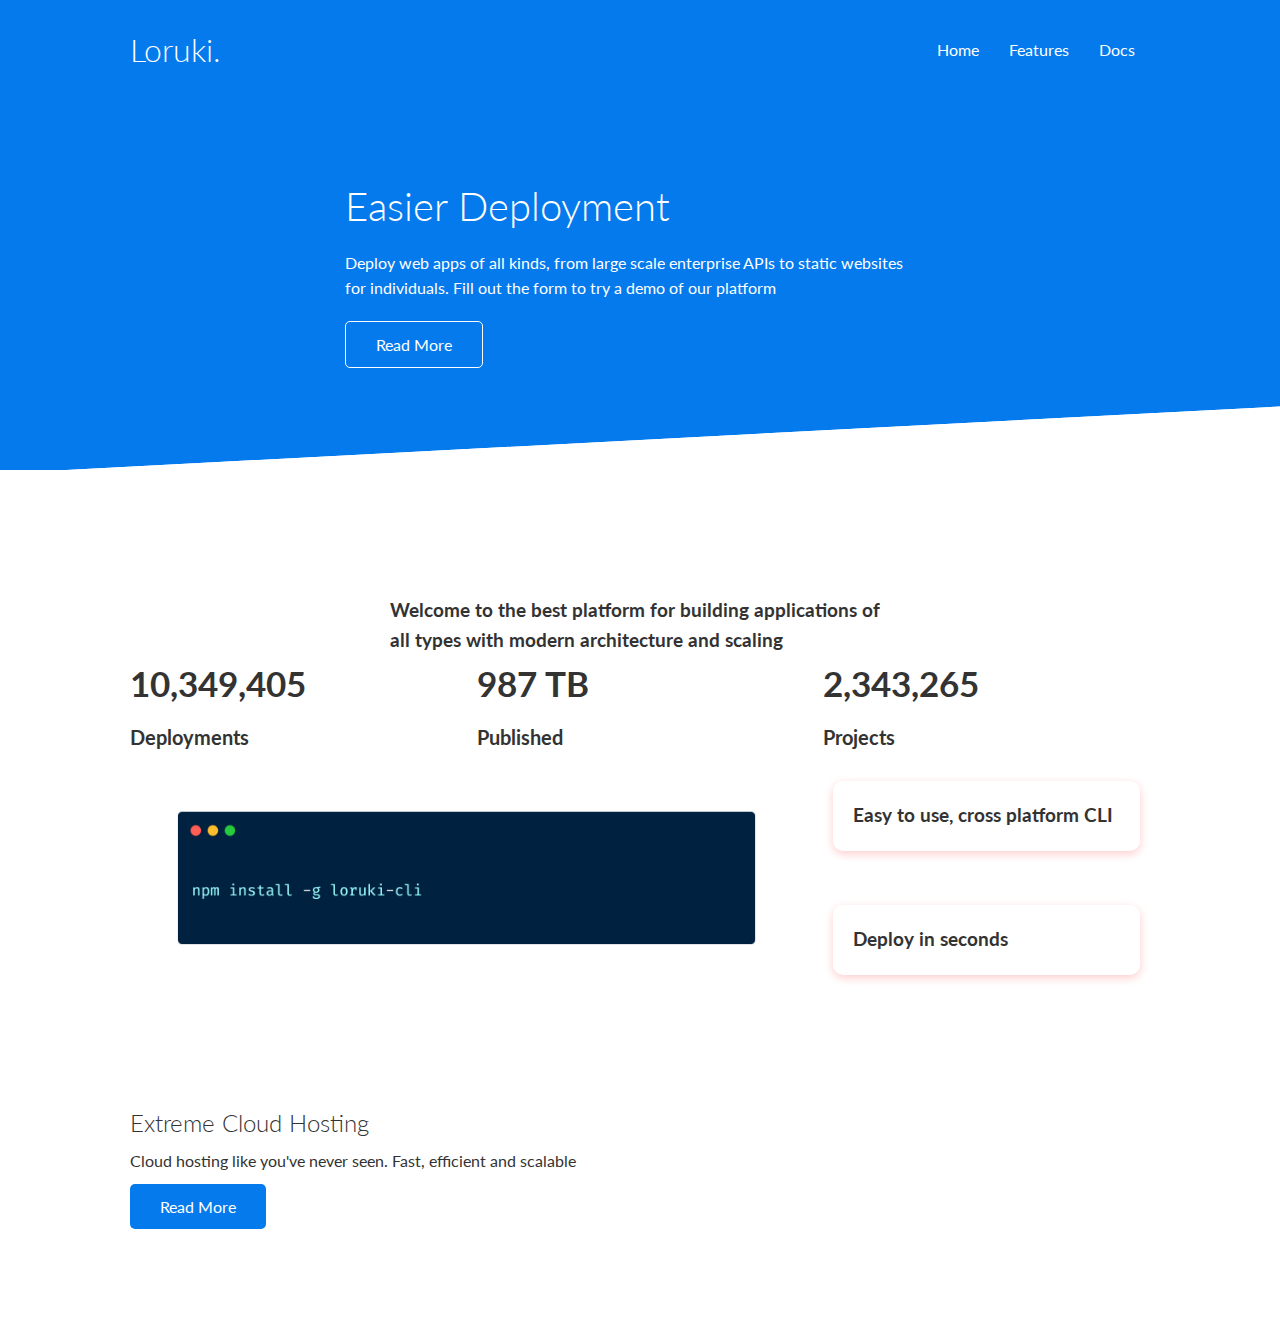
==== index.html @ feb1e0ba "Initial commit" ====
<!DOCTYPE html>
<html lang="en">
<head>
    <meta charset="UTF-8">
    <meta name="viewport" content="width=device-width, initial-scale=1.0">
    <link rel="stylesheet" href="https://cdnjs.cloudflare.com/ajax/libs/font-awesome/5.15.1/css/all.min.css" integrity="sha512-+4zCK9k+qNFUR5X+cKL9EIR+ZOhtIloNl9GIKS57V1MyNsYpYcUrUeQc9vNfzsWfV28IaLL3i96P9sdNyeRssA==" crossorigin="anonymous" />
    <link rel="stylesheet" href="css/utilities.css">
    <link rel="stylesheet" href="css/style.css">
    <title>Loruki | Cloud Hosting For Everyone</title>
</head>
<body>
    <!-- Navbar -->
    <div class="navbar">
        <div class="container flex">
            <h1 class="logo">Loruki.</h1>
            <nav>
                <ul>
                    <li><a href="index.html">Home</a></li>
                    <li><a href="features.html">Features</a></li>
                    <li><a href="docs.html">Docs</a></li>
                </ul>
            </nav>
        </div>
    </div>
    
    <!-- Showcase -->
    <section class="showcase">
        <div class="container grid">
            <div class="showcase-text">
                <h1>Easier Deployment</h1>
                <p>Deploy web apps of all kinds, from large scale enterprise APIs to static websites for individuals. Fill out the form to try a demo of our platform</p>
                <a href="features.html" class="btn btn-outline">Read More</a>
            </div>
    </section> <


    <!-- Stats -->
    <section class="stats">
        <div class="container">
            <h3 class="stats-heading text-center my-1">
                Welcome to the best platform for building applications of all types with modern architecture and scaling
            </h3>

            <div class="grid grid-3 text-center my-4">
                <div>
                    <i class="fas fa-server fa-3x"></i>
                    <h3>10,349,405</h3>
                    <p class="text-secondary">Deployments</p>
                </div>
                <div>
                    <i class="fas fa-upload fa-3x"></i>
                    <h3>987 TB</h3>
                    <p class="text-secondary">Published</p>
                </div>
                <div>
                    <i class="fas fa-project-diagram fa-3x"></i>
                    <h3>2,343,265</h3>
                    <p class="text-secondary">Projects</p>
                </div>
            </div>
        </div>
    </section>

    <!-- Cli -->
    <section class="cli">
        <div class="container grid">
            <img src="images/cli.png" alt="">
            <div class="card">
                <h3>Easy to use, cross platform CLI</h3>
            </div>
            <div class="card">
                <h3>Deploy in seconds</h3>
            </div>
        </div>
    </section>

    <!-- Cloud -->
    <section class="cloud bg-primary my-2 py-2">
        <div class="container grid">
            <div class="text-center">
                <h2 class="lg">Extreme Cloud Hosting</h2>
                <p class="lead my-1">Cloud hosting like you've never seen. Fast, efficient and scalable</p>
                <a href="features.html" class="btn btn-dark">Read More</a>
            </div>
            <img src="images/cloud.png" alt="">
        </div>
    </section>
</body>

</html>
---- css/style.css ----
@import url('https://fonts.googleapis.com/css2?family=Lato:wght@300&display=swap');

:root {
  --primary-color: #047aed;
}

* {
  box-sizing: border-box;
  padding: 0;
  margin: 0;
}

body {
  font-family: 'Lato', sans-serif;
  color: #333;
  line-height: 1.6;
}

ul {
    list-style-type: none;

}

a {
    text-decoration: none;
    color: #333;
}

h1,
h2 {
    font-weight: 300;
    line-height: 1.2;
    margin: 10px 0;

}


p {
    margin: 10px 0;
}

img {
    width: 100%;
}

/* Nabar */
.navbar {
    background-color: var(--primary-color);
    color: #fff;
    height: 70px;

}

.navbar ul {
    display: flex;
}

.navbar a {
    color: #fff;
    padding: 10px;
    margin: 0 5px;
}

.navbar a:hover {
    border-bottom: 2px #fff solid;
}

.navbar .flex {
    justify-content: space-between;
}

/* Showcase */
.showcase {
  height: 400px;
  background-color: var(--primary-color);
  color: #fff;
  position: relative;
}

.showcase h1 {
  font-size: 40px;
}

.showcase p {
  margin: 20px 0;
}

.showcase .grid {
  overflow: visible;
  grid-template-columns: 55% auto;
  gap: 30px;
}

.showcase-form {
  position: relative;
  top: 60px;
  height: 350px;
  width: 400px;
  padding: 40px;
  z-index: 100;
  justify-self: flex-end;
}

.showcase-form .form-control {
  margin: 30px 0;
}

.showcase-form input[type='text'],
.showcase-form input[type='email'] {
  border: 0;
  border-bottom: 1px solid #b4becb;
  width: 100%;
  padding: 3px;
  font-size: 16px;
}

.showcase-form input:focus {
  outline: none;
}

.showcase::before,
.showcase::after {
  content: '';
  position: absolute;
  height: 100px;
  bottom: -70px;
  right: 0;
  left: 0;
  background: #fff;
  transform: skewY(-3deg);
  -webkit-transform: skewY(-3deg);
  -moz-transform: skewY(-3deg);
  -ms-transform: skewY(-3deg);
}

/* Stats */
.stats {
  padding-top: 100px;
}

.stats-heading {
  width: 500px;
  margin: auto;
}

.stats .grid h3 {
  font-size: 35px
}

.stats .grid p {
  font-size: 20px;
  font-weight: bold;
}

/* Utilties */
.container {
    max-width: 1100px;
    margin: 0 auto;
    overflow: auto;
    padding: 0 40px;
}

.card {
  background-color: #fff;
  color: #333;
  border-radius: 10px;
  box-shadow: 0 3px 10px rgba(255, 0, 0, 0.2);
  padding: 20px;
  margin: 10px;
}

.btn {
  display: inline-block;
  padding: 10px 30px;
  cursor: pointer;
  background: var(--primary-color);
  color: #fff;
  border: none;
  border-radius: 5px;
}

.btn-outline {
  background-color: transparent;
  border: 1px #fff solid;
}

.btn:hover {
  transform: scale(0.98)
}

.flex {
    display: flex;
    justify-content: center;
    align-items: center;
    height: 100px;
}

.grid {
  display: grid;
  grid-template-columns: repeat(2, 1fr);
  gap: 20px;
  justify-content: center;
  align-items: center;
  height: 100%;
}

.grid-3{
    grid-template-columns: repeat(3, 1fr);
}

/* Cli */
.cli .grid {
  grid-template-columns: repeat(3, 1fr);
  grid-template-rows: repeat (2, 1fr);
}

.cli .grid >  *:first-child {
  grid-column: 1 / span 2;
  grid-row: 1 / span 2;
}

/* Cloud */
.cloud .grid {
  grid-template-columns: 4fr, 3fr;
}
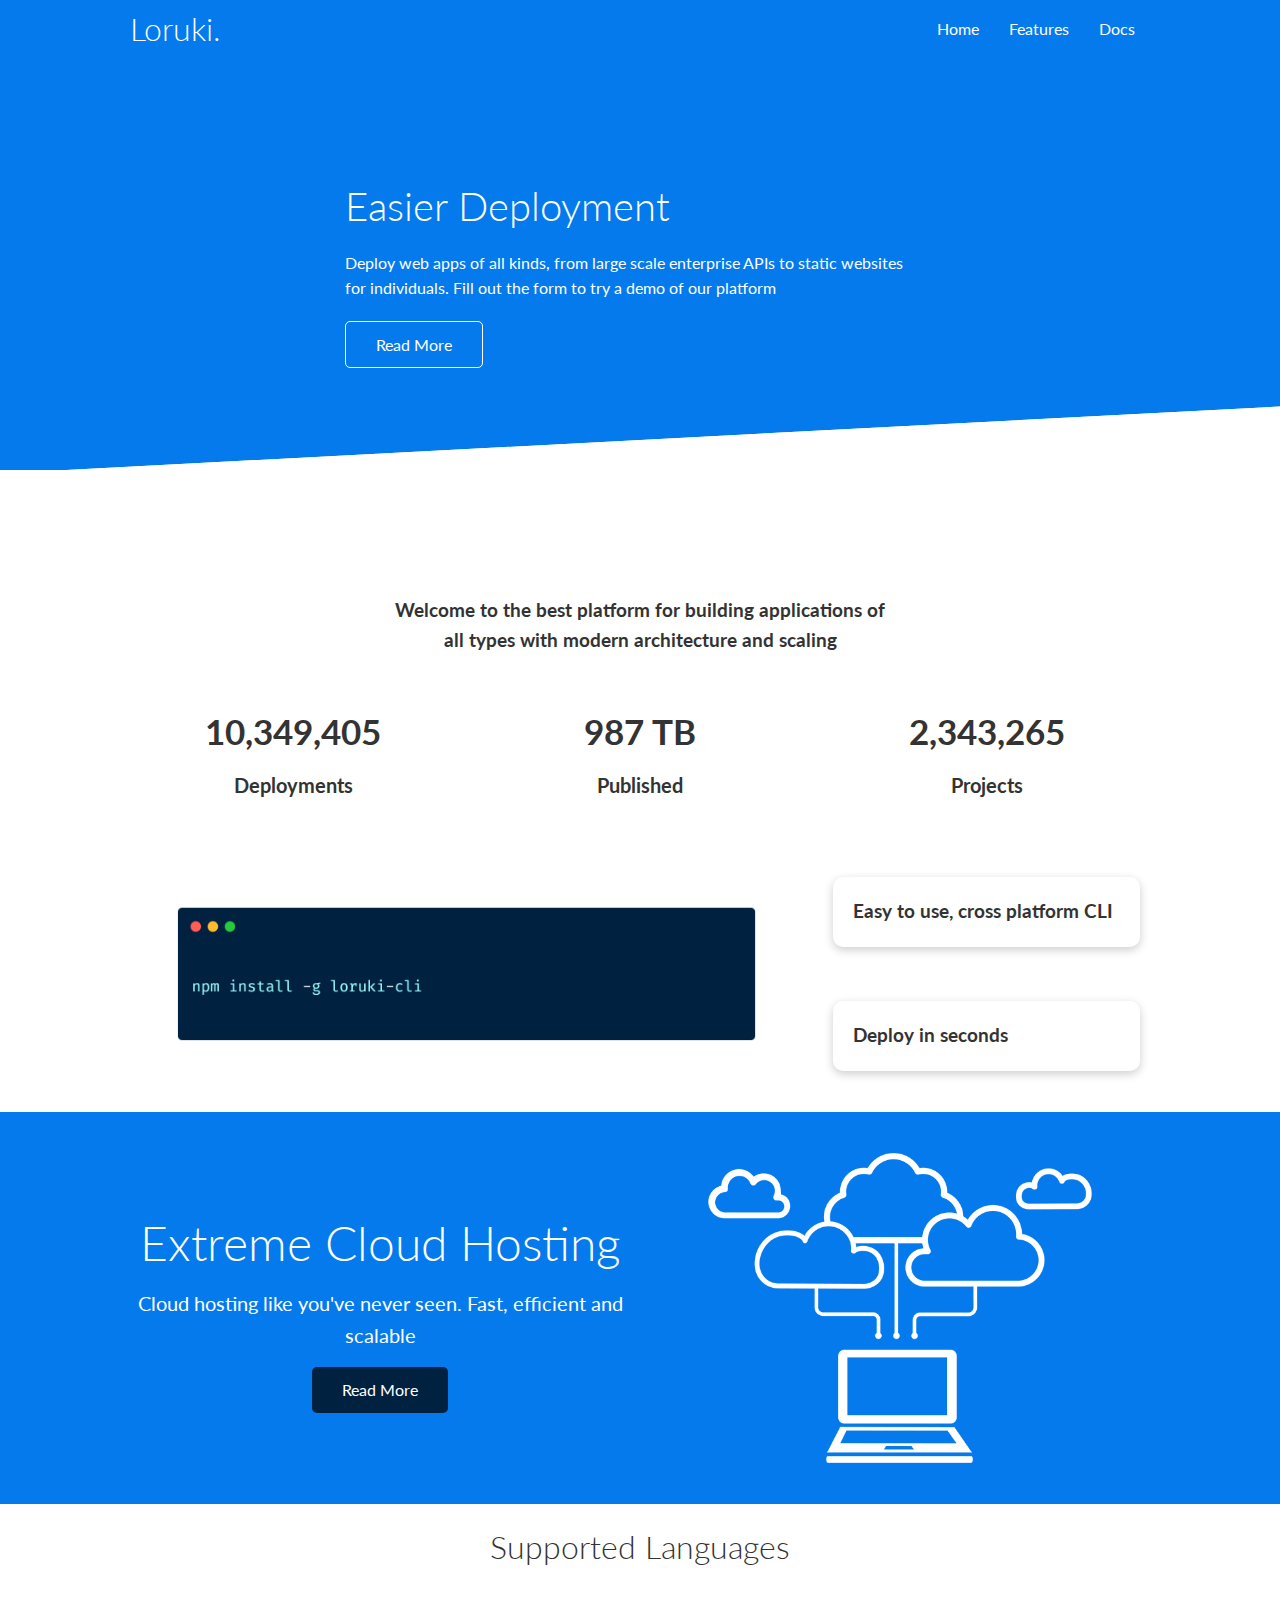
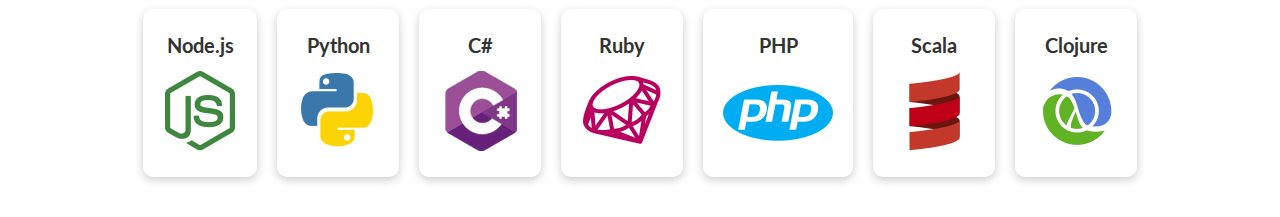
==== commit 26071701: "Fixed scrolling issue with languages" ====
--- a/index.html
+++ b/index.html
@@ -34,57 +34,93 @@
     </section> <
 
 
-    <!-- Stats -->
-    <section class="stats">
-        <div class="container">
-            <h3 class="stats-heading text-center my-1">
-                Welcome to the best platform for building applications of all types with modern architecture and scaling
-            </h3>
+   <!-- Stats -->
+   <section class="stats">
+    <div class="container">
+        <h3 class="stats-heading text-center my-1">
+            Welcome to the best platform for building applications of all types with modern architecture and scaling
+        </h3>
 
-            <div class="grid grid-3 text-center my-4">
-                <div>
-                    <i class="fas fa-server fa-3x"></i>
-                    <h3>10,349,405</h3>
-                    <p class="text-secondary">Deployments</p>
-                </div>
-                <div>
-                    <i class="fas fa-upload fa-3x"></i>
-                    <h3>987 TB</h3>
-                    <p class="text-secondary">Published</p>
-                </div>
-                <div>
-                    <i class="fas fa-project-diagram fa-3x"></i>
-                    <h3>2,343,265</h3>
-                    <p class="text-secondary">Projects</p>
-                </div>
+        <div class="grid grid-3 text-center my-4">
+            <div>
+                <i class="fas fa-server fa-3x"></i>
+                <h3>10,349,405</h3>
+                <p class="text-secondary">Deployments</p>
+            </div>
+            <div>
+                <i class="fas fa-upload fa-3x"></i>
+                <h3>987 TB</h3>
+                <p class="text-secondary">Published</p>
+            </div>
+            <div>
+                <i class="fas fa-project-diagram fa-3x"></i>
+                <h3>2,343,265</h3>
+                <p class="text-secondary">Projects</p>
             </div>
         </div>
-    </section>
+    </div>
+</section>
 
-    <!-- Cli -->
-    <section class="cli">
-        <div class="container grid">
-            <img src="images/cli.png" alt="">
-            <div class="card">
-                <h3>Easy to use, cross platform CLI</h3>
-            </div>
-            <div class="card">
-                <h3>Deploy in seconds</h3>
-            </div>
+<!-- Cli -->
+<section class="cli">
+    <div class="container grid">
+        <img src="images/cli.png" alt="">
+        <div class="card">
+            <h3>Easy to use, cross platform CLI</h3>
         </div>
-    </section>
+        <div class="card">
+            <h3>Deploy in seconds</h3>
+        </div>
+    </div>
+</section>
 
-    <!-- Cloud -->
-    <section class="cloud bg-primary my-2 py-2">
-        <div class="container grid">
-            <div class="text-center">
-                <h2 class="lg">Extreme Cloud Hosting</h2>
-                <p class="lead my-1">Cloud hosting like you've never seen. Fast, efficient and scalable</p>
-                <a href="features.html" class="btn btn-dark">Read More</a>
-            </div>
-            <img src="images/cloud.png" alt="">
+<!-- Cloud -->
+<section class="cloud bg-primary my-2 py-2">
+    <div class="container grid">
+        <div class="text-center">
+            <h2 class="lg">Extreme Cloud Hosting</h2>
+            <p class="lead my-1">Cloud hosting like you've never seen. Fast, efficient and scalable</p>
+            <a href="features.html" class="btn btn-dark">Read More</a>
         </div>
-    </section>
-</body>
+        <img src="images/cloud.png" alt="">
+    </div>
+</section>
+
+<!-- Languages -->
+<section class="languages">
+    <h2 class="md text-center my-2">
+        Supported Languages
+    </h2>
+    <div class="container flex">
+        <div class="card">
+            <h4>Node.js</h4>
+            <img src="images/logos/node.png" alt="">
+        </div>
+        <div class="card">
+            <h4>Python</h4>
+            <img src="images/logos/python.png" alt="">
+          </div>
+          <div class="card">
+            <h4>C#</h4>
+            <img src="images/logos/csharp.png" alt="">
+          </div>
+          <div class="card">
+            <h4>Ruby</h4>
+            <img src="images/logos/ruby.png" alt="">
+          </div>
+          <div class="card">
+            <h4>PHP</h4>
+            <img src="images/logos/php.png" alt="">
+          </div>
+          <div class="card">
+            <h4>Scala</h4>
+            <img src="images/logos/scala.png" alt="">
+          </div>
+          <div class="card">
+            <h4>Clojure</h4>
+            <img src="images/logos/clojure.png" alt="">
+          </div>
+    </div>
+</section>
 
 </html>--- a/css/utilities.css
+++ b/css/utilities.css
@@ -0,0 +1,228 @@
+.container {
+  max-width: 1100px;
+  margin: 0 auto;
+  overflow: auto;
+  padding: 0 40px;
+}
+
+.card {
+  background-color: #fff;
+  color: #333;
+  border-radius: 10px;
+  box-shadow: 0 3px 10px rgba(0, 0, 0, 0.2);
+  padding: 20px;
+  margin: 10px;
+}
+
+.btn {
+  display: inline-block;
+  padding: 10px 30px;
+  cursor: pointer;
+  background: var(--primary-color);
+  color: #fff;
+  border: none;
+  border-radius: 5px;
+}
+
+.btn-outline {
+  background-color: transparent;
+  border: 1px #fff solid;
+}
+
+.btn:hover {
+  transform: scale(0.98);
+}
+
+/* Backgrounds & colored buttons */
+.bg-primary, 
+.btn-primary{
+  background-color: var(--primary-color);
+  color: #fff;
+}
+
+.bg-secondary, 
+.btn-secondary{
+  background-color: var(--secondary-color);
+  color: #fff;
+}
+
+.bg-dark,
+.btn-dark {
+  background-color: var(--dark-color);
+  color: #fff;
+}
+
+.bg-light, 
+.btn-light{
+  background-color: var(--light-color);
+  color: #333;
+}
+
+/* Text sizes */
+.lead {
+  font-size: 20px;
+}
+
+.sm {
+  font-size: 1rem;
+}
+
+.md {
+  font-size: 2rem;
+}
+
+.lg {
+  font-size: 3rem;
+}
+
+.xl {
+  font-size: 4rem;
+}
+
+.text-center {
+  text-align: center;
+}
+
+.flex {
+    display: flex;
+    justify-content: center;
+    align-items: center;
+}
+
+.grid {
+  display: grid;
+  grid-template-columns: repeat(2, 1fr);
+  gap: 20px;
+  justify-content: center;
+  align-items: center;
+  height: 100%;
+}
+
+.grid-3 {
+  grid-template-columns: repeat(3, 1fr);
+}
+
+
+
+/* Margin */
+.my-1 {
+  margin: 1rem 0;
+}
+
+.my-2 {
+  margin: 1.5rem 0;
+}
+
+.my-3 {
+  margin: 2rem 0;
+}
+
+.my-4 {
+  margin: 3rem 0;
+}
+
+.my-5 {
+  margin: 4rem 0;
+}
+
+.m-1 {
+  margin: 1rem;
+}
+
+.m-2 {
+  margin: 1.5rem;
+}
+
+.m-3 {
+  margin: 2rem;
+}
+
+.m-4 {
+  margin: 3rem;
+}
+
+.m-5 {
+  margin: 4rem;
+}
+
+/* Margin */
+.my-1 {
+  margin: 1rem 0;
+}
+
+.my-2 {
+  margin: 1.5rem 0;
+}
+
+.my-3 {
+  margin: 2rem 0;
+}
+
+.my-4 {
+  margin: 3rem 0;
+}
+
+.my-5 {
+  margin: 4rem 0;
+}
+
+.m-1 {
+  margin: 1rem;
+}
+
+.m-2 {
+  margin: 1.5rem;
+}
+
+.m-3 {
+  margin: 2rem;
+}
+
+.m-4 {
+  margin: 3rem;
+}
+
+.m-5 {
+  margin: 4rem;
+}
+
+/* Padding */
+.py-1 {
+  padding: 1rem 0;
+}
+
+.py-2 {
+  padding: 1.5rem 0;
+}
+
+.py-3 {
+  padding: 2rem 0;
+}
+
+.py-4 {
+  padding: 3rem 0;
+}
+
+.py-5 {
+  padding: 4rem 0;
+}
+
+.p-1 {
+  padding: 1rem;
+}
+
+.p-2 {
+  padding: 1.5rem;
+}
+
+.p-3 {
+  padding: 2rem;
+}
+
+.p-4 {
+  padding: 3rem;
+}
+
+.p-5 {
+  padding: 4rem;
+}
--- a/css/style.css
+++ b/css/style.css
@@ -2,6 +2,9 @@
 
 :root {
   --primary-color: #047aed;
+  --secondary-color: #1c3fa8;
+  --dark-color: #002240;
+  --light-color: #f4f4f4;
 }
 
 * {
@@ -139,7 +142,7 @@
 }
 
 .stats-heading {
-  width: 500px;
+  max-width: 500px;
   margin: auto;
 }
 
@@ -150,62 +153,6 @@
 .stats .grid p {
   font-size: 20px;
   font-weight: bold;
-}
-
-/* Utilties */
-.container {
-    max-width: 1100px;
-    margin: 0 auto;
-    overflow: auto;
-    padding: 0 40px;
-}
-
-.card {
-  background-color: #fff;
-  color: #333;
-  border-radius: 10px;
-  box-shadow: 0 3px 10px rgba(255, 0, 0, 0.2);
-  padding: 20px;
-  margin: 10px;
-}
-
-.btn {
-  display: inline-block;
-  padding: 10px 30px;
-  cursor: pointer;
-  background: var(--primary-color);
-  color: #fff;
-  border: none;
-  border-radius: 5px;
-}
-
-.btn-outline {
-  background-color: transparent;
-  border: 1px #fff solid;
-}
-
-.btn:hover {
-  transform: scale(0.98)
-}
-
-.flex {
-    display: flex;
-    justify-content: center;
-    align-items: center;
-    height: 100px;
-}
-
-.grid {
-  display: grid;
-  grid-template-columns: repeat(2, 1fr);
-  gap: 20px;
-  justify-content: center;
-  align-items: center;
-  height: 100%;
-}
-
-.grid-3{
-    grid-template-columns: repeat(3, 1fr);
 }
 
 /* Cli */
@@ -223,3 +170,24 @@
 .cloud .grid {
   grid-template-columns: 4fr, 3fr;
 }
+
+/* Languages */
+
+.languages .flex {
+  flex-wrap: wrap;
+}
+
+.languages .card {
+  text-align: center;
+  margin: 18px 10px 40px;
+  transition: transform 0.2s ease-in;
+}
+
+.languages .card h4 {
+  font-size: 20px;
+  margin-bottom: 10px;
+}
+
+.languages .card:hover {
+  transform: translateY(-15px);
+}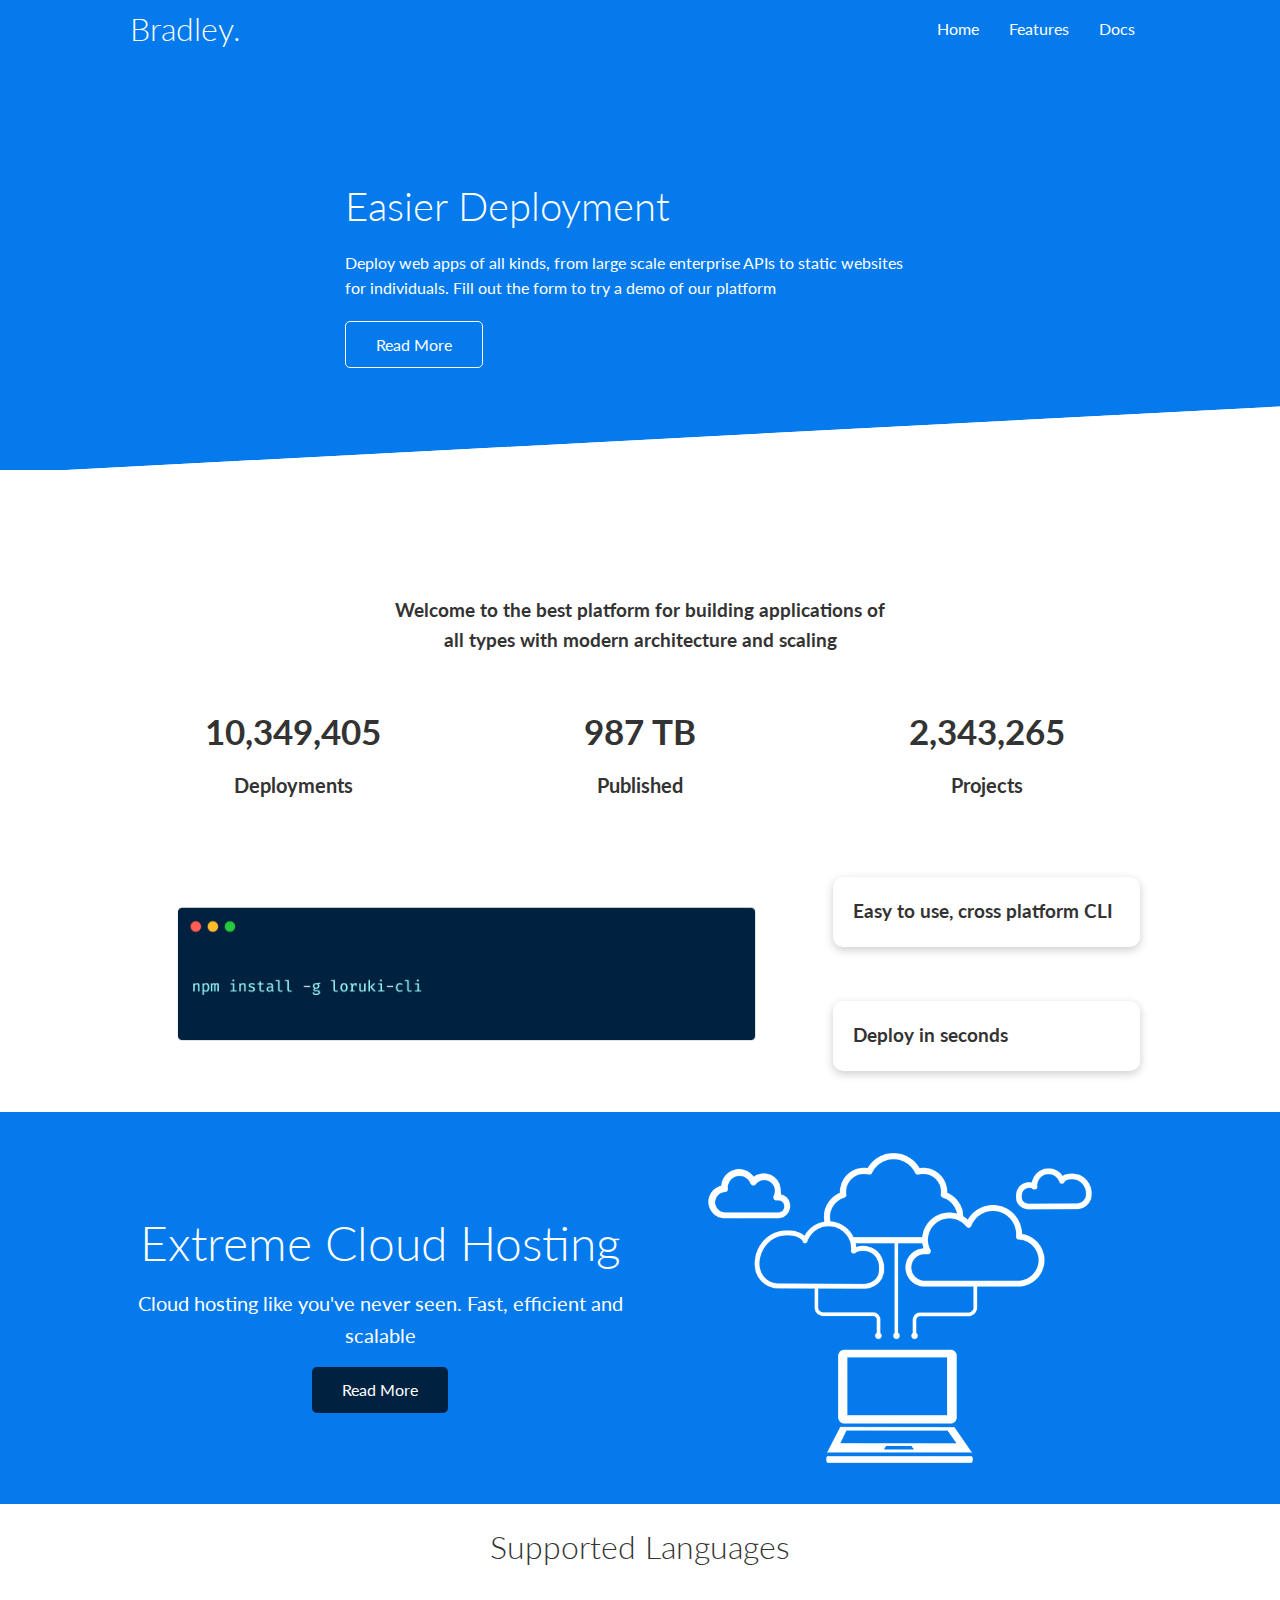
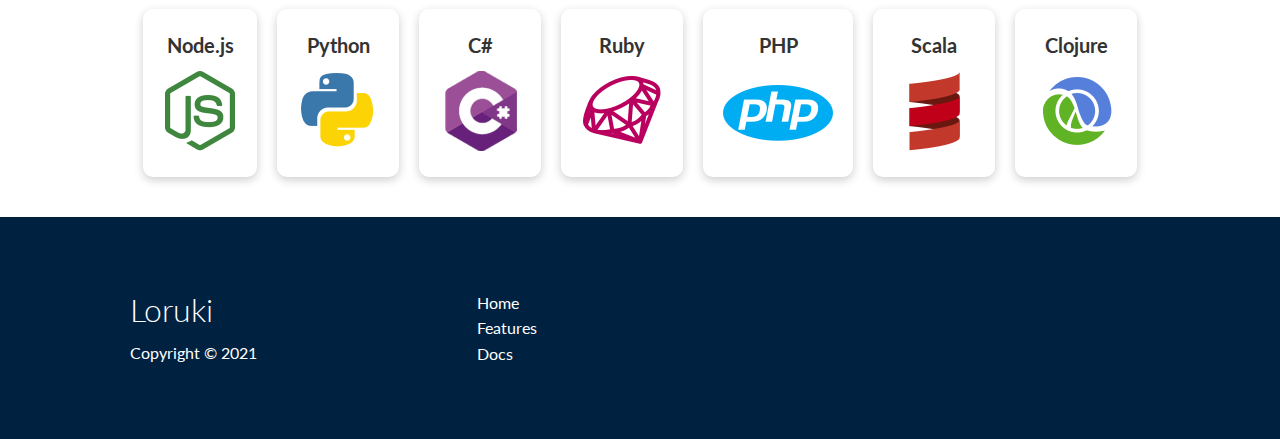
==== commit 3131024e: "Footer added & tablets / mobile style.css" ====
--- a/index.html
+++ b/index.html
@@ -6,13 +6,13 @@
     <link rel="stylesheet" href="https://cdnjs.cloudflare.com/ajax/libs/font-awesome/5.15.1/css/all.min.css" integrity="sha512-+4zCK9k+qNFUR5X+cKL9EIR+ZOhtIloNl9GIKS57V1MyNsYpYcUrUeQc9vNfzsWfV28IaLL3i96P9sdNyeRssA==" crossorigin="anonymous" />
     <link rel="stylesheet" href="css/utilities.css">
     <link rel="stylesheet" href="css/style.css">
-    <title>Loruki | Cloud Hosting For Everyone</title>
+    <title>Bradley | Cloud Hosting For Everyone</title>
 </head>
 <body>
     <!-- Navbar -->
     <div class="navbar">
         <div class="container flex">
-            <h1 class="logo">Loruki.</h1>
+            <h1 class="logo">Bradley.</h1>
             <nav>
                 <ul>
                     <li><a href="index.html">Home</a></li>
@@ -123,4 +123,26 @@
     </div>
 </section>
 
+<!-- Footer -->
+<footer class="footer bg-dark py-5">
+<div class="container grid grid-3">
+    <div>
+        <h1>Loruki</h1>
+        <p>Copyright &copy; 2021</p>
+    </div>
+    <nav>
+        <ul>
+            <li><a href="index.html">Home</a></li>
+            <li><a href="features.html">Features</a></li>
+            <li><a href="docs.html">Docs</a></li>
+        </ul>
+    </nav>
+    <div class="social">
+        <a href="#"><i class="fab fa-github fa-2x"></i></a>
+        <a href="#"><i class="fab fa-facebook fa-2x"></i></a>
+        <a href="#"><i class="fab fa-instagram fa-2x"></i></a>
+        <a href="#"><i class="fab fa-twitter fa-2x"></i></a>
+    </div>
+</div>
+</footer>
 </html>--- a/css/utilities.css
+++ b/css/utilities.css
@@ -52,6 +52,15 @@
   color: #fff;
 }
 
+.bg-primary a,
+.btn-primary a,
+.bg-secondary a,
+.btn-secondary a,
+.bg-dark a,
+.btn-dark a {
+  color: #fff
+}
+
 .bg-light, 
 .btn-light{
   background-color: var(--light-color);
--- a/css/style.css
+++ b/css/style.css
@@ -190,4 +190,20 @@
 
 .languages .card:hover {
   transform: translateY(-15px);
+}
+
+/* Footer */
+.footer .social a {
+  margin: 0 10px;
+}
+
+/* Tablets and under */
+@media(max-width: 768px) {
+
+}
+
+
+/* Mobile */
+@media(max-width: 500px) {
+  
 }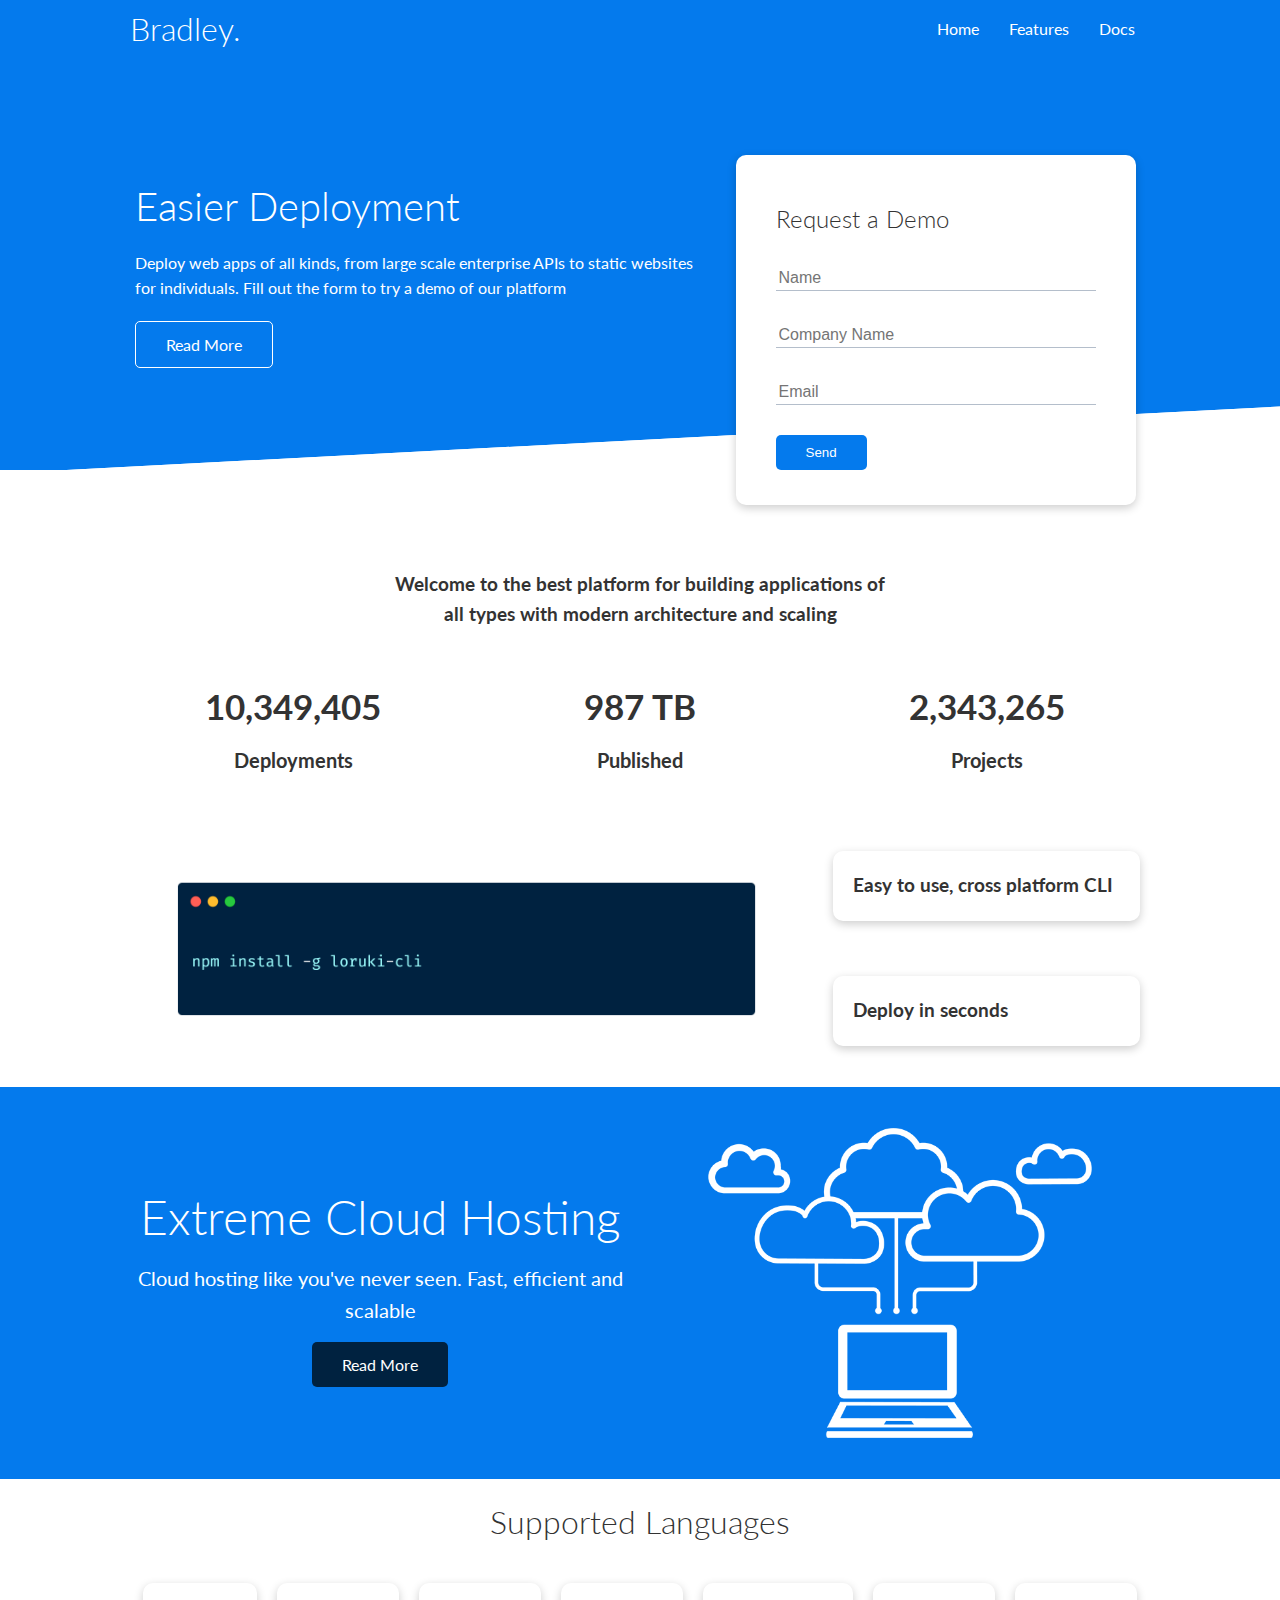
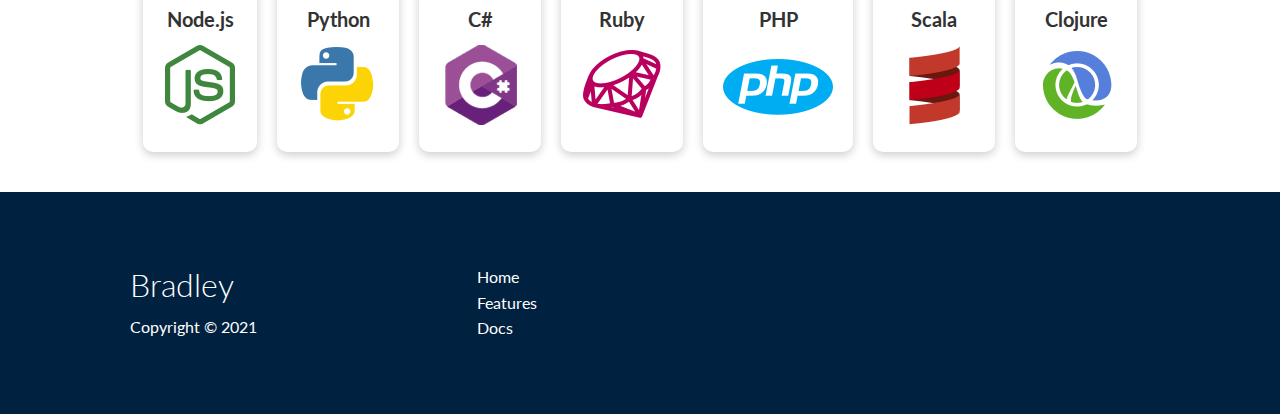
==== commit 5872f14b: "Finished home page" ====
--- a/index.html
+++ b/index.html
@@ -23,16 +23,32 @@
         </div>
     </div>
     
-    <!-- Showcase -->
-    <section class="showcase">
-        <div class="container grid">
-            <div class="showcase-text">
-                <h1>Easier Deployment</h1>
-                <p>Deploy web apps of all kinds, from large scale enterprise APIs to static websites for individuals. Fill out the form to try a demo of our platform</p>
-                <a href="features.html" class="btn btn-outline">Read More</a>
+   <!-- Showcase -->
+   <section class="showcase">
+    <div class="container grid">
+        <div class="showcase-text">
+            <h1>Easier Deployment</h1>
+            <p>Deploy web apps of all kinds, from large scale enterprise APIs to static websites for individuals. Fill out the form to try a demo of our platform</p>
+            <a href="features.html" class="btn btn-outline">Read More</a>
+        </div>
+
+            <div class="showcase-form card">
+                <h2>Request a Demo</h2>
+                 <form>
+                    <div class="form-control">
+                        <input type="text" name="name" placeholder="Name" required>
+                    </div>
+                    <div class="form-control">
+                        <input type="text" name="company" placeholder="Company Name" required>
+                    </div>
+                    <div class="form-control">
+                        <input type="email" name="email" placeholder="Email" required>
+                    </div>
+                    <input type="submit" value="Send" class="btn btn-primary">
+                </form>
             </div>
-    </section> <
-
+        </div>
+    </section>
 
    <!-- Stats -->
    <section class="stats">
@@ -127,7 +143,7 @@
 <footer class="footer bg-dark py-5">
 <div class="container grid grid-3">
     <div>
-        <h1>Loruki</h1>
+        <h1>Bradley</h1>
         <p>Copyright &copy; 2021</p>
     </div>
     <nav>
--- a/css/utilities.css
+++ b/css/utilities.css
@@ -111,8 +111,6 @@
   grid-template-columns: repeat(3, 1fr);
 }
 
-
-
 /* Margin */
 .my-1 {
   margin: 1rem 0;
--- a/css/style.css
+++ b/css/style.css
@@ -158,10 +158,10 @@
 /* Cli */
 .cli .grid {
   grid-template-columns: repeat(3, 1fr);
-  grid-template-rows: repeat (2, 1fr);
-}
-
-.cli .grid >  *:first-child {
+  grid-template-rows: repeat(2, 1fr);
+}
+
+.cli .grid > *:first-child {
   grid-column: 1 / span 2;
   grid-row: 1 / span 2;
 }
@@ -198,12 +198,46 @@
 }
 
 /* Tablets and under */
-@media(max-width: 768px) {
-
-}
+@media(max-width: 901px) {
+  .grid,
+  .showcase .grid,
+  .stats .grid,
+  .clu .grid,
+  .cloud .grid {
+      grid-template-columns: 1fr;
+      grid-template-rows: 1fr;
+  }
+
+  .showcase {
+    height: auto;
+  }
+
+  .showcase-text {
+    text-align: center;
+    margin-top: 40px;
+  }
+
+  .showcase-form {
+    justify-self: center;
+    margin: auto;
+  }
 
 
 /* Mobile */
-@media(max-width: 500px) {
-  
-}+@media (max-width: 500px) {
+  .navbar {
+    height: 110px;
+  }
+
+  .navbar .flex {
+    flex-direction: column;
+  }
+
+  .navbar ul {
+    padding: 10px;
+    background-color: rgba(0,0,0,0.1);
+  }
+
+  .showcase-form {
+  width: 300px;
+  }
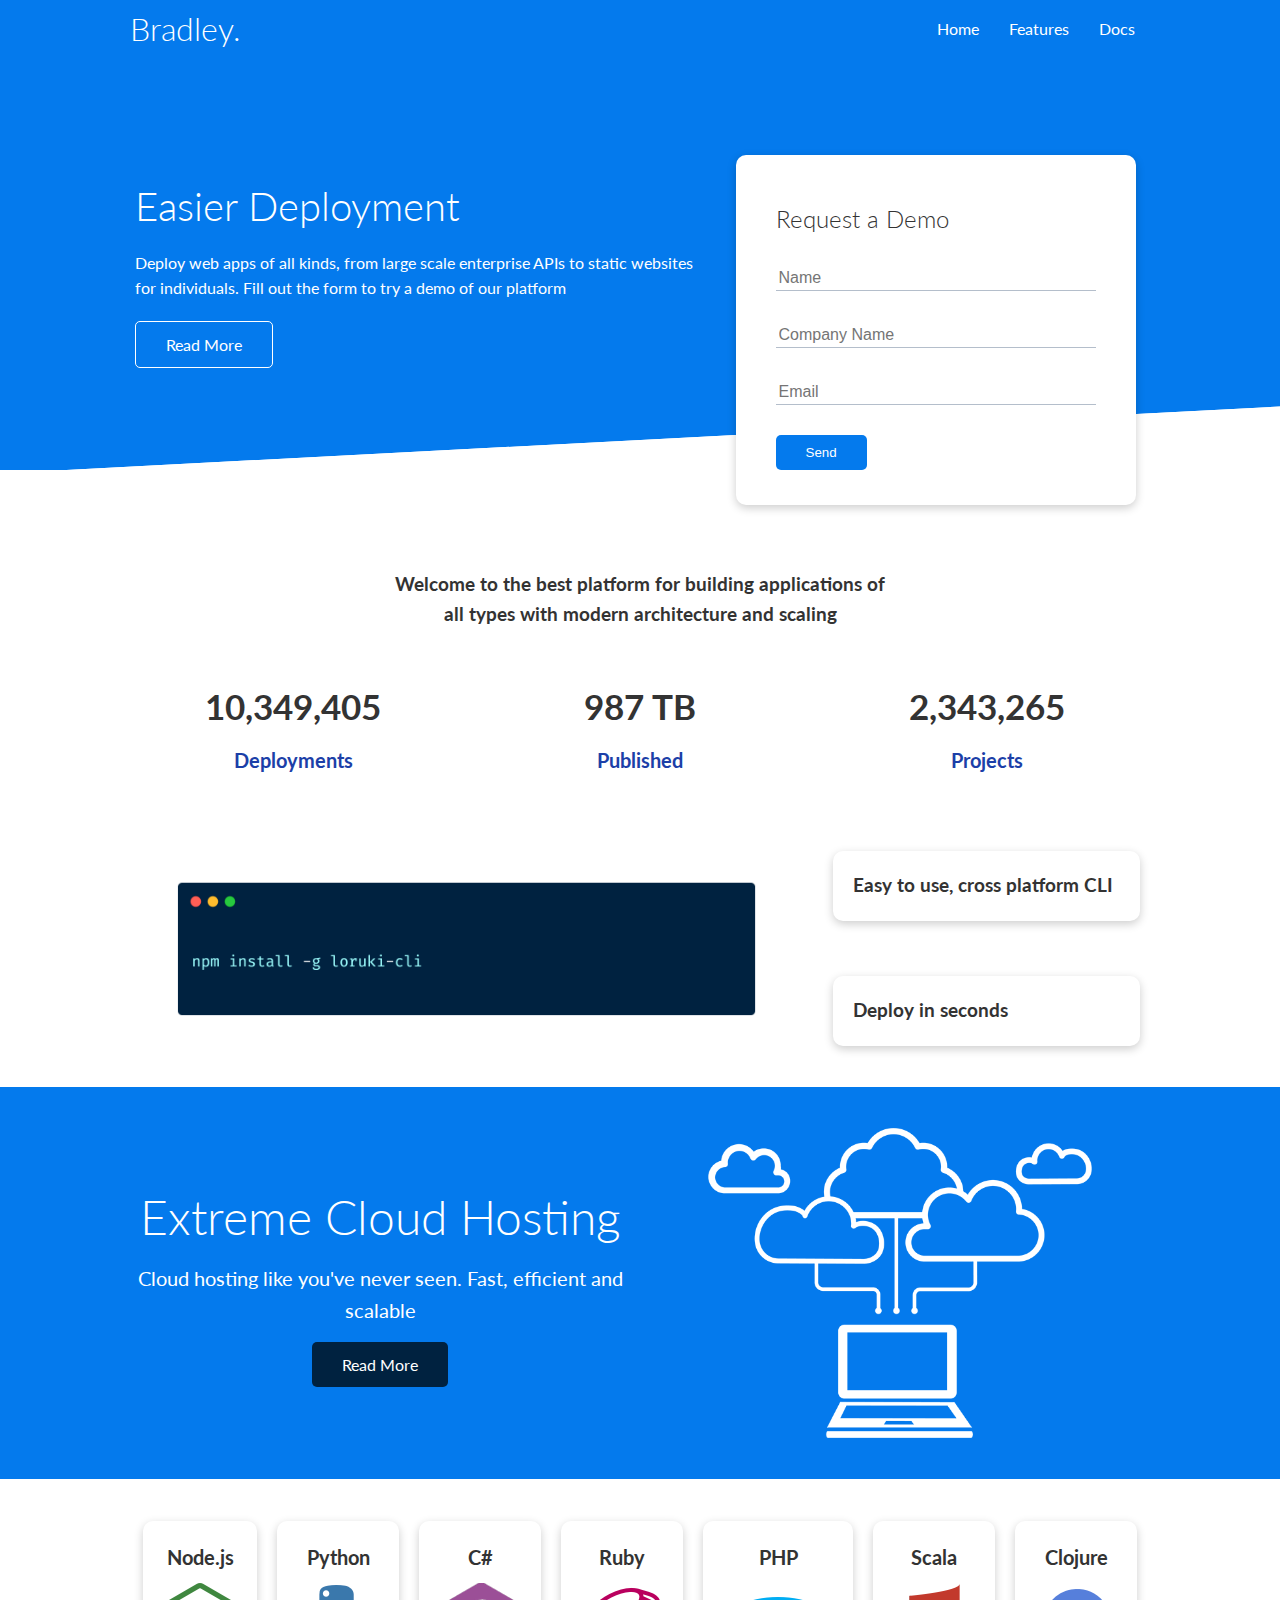
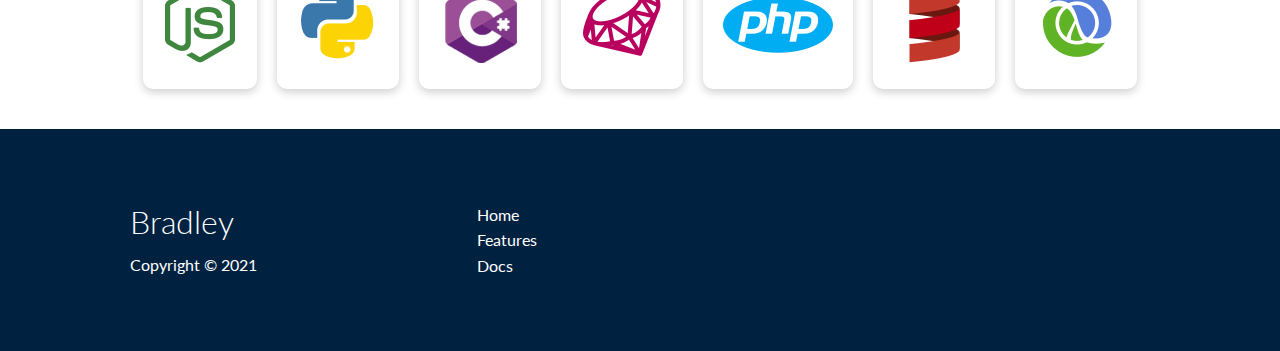
==== commit 3acbb77a: "Made site responsive" ====
--- a/index.html
+++ b/index.html
@@ -105,7 +105,6 @@
 <!-- Languages -->
 <section class="languages">
     <h2 class="md text-center my-2">
-        Supported Languages
     </h2>
     <div class="container flex">
         <div class="card">
--- a/css/utilities.css
+++ b/css/utilities.css
@@ -52,6 +52,12 @@
   color: #fff;
 }
 
+.bg-light, 
+.btn-light{
+  background-color: var(--light-color);
+  color: #333;
+}
+
 .bg-primary a,
 .btn-primary a,
 .bg-secondary a,
@@ -61,10 +67,24 @@
   color: #fff
 }
 
-.bg-light, 
-.btn-light{
-  background-color: var(--light-color);
-  color: #333;
+/* Text Colors */
+.text-primary {
+  color: var(--primary-color);
+  
+}
+
+.text-secondary {
+  color: var(--secondary-color);
+}
+
+.text-dark {
+  color: var(--dark-color);
+  
+}
+
+.text-light {
+  color: var(--light-color);
+  
 }
 
 /* Text sizes */
@@ -111,6 +131,28 @@
   grid-template-columns: repeat(3, 1fr);
 }
 
+/* Alert */
+.alert {
+  background: var(--light-color);
+  padding: 10px 20px;
+  font-weight: bold;
+  margin: 15px 0;
+}
+
+.alert i {
+  margin-right: 10px;
+}
+
+.alert-success {
+  background-color: var(--success-color);
+  color: white;
+}
+
+.alert-error {
+  background-color: var(--error-color);
+  color: white;
+}
+
 /* Margin */
 .my-1 {
   margin: 1rem 0;
--- a/css/style.css
+++ b/css/style.css
@@ -5,6 +5,8 @@
   --secondary-color: #1c3fa8;
   --dark-color: #002240;
   --light-color: #f4f4f4;
+  --success-color: #5cb85c;
+  --error-color: #d9534f;
 }
 
 * {
@@ -46,7 +48,14 @@
     width: 100%;
 }
 
-/* Nabar */
+code, 
+pre {
+  background: #333;
+  color: white;
+  padding: 10px;
+}
+
+/* Navbar */
 .navbar {
     background-color: var(--primary-color);
     color: #fff;
@@ -192,18 +201,73 @@
   transform: translateY(-15px);
 }
 
-/* Footer */
-.footer .social a {
-  margin: 0 10px;
+/* Features */
+.features-head img,
+.docs-head img {
+  width: 200px;
+  justify-self: flex-end;
+}
+
+.features-sub-head img {
+  width: 300px;
+  justify-self: flex-end;
+}
+
+.features-main .card > i {
+  margin-right: 20px;
+}
+
+.features-main .grid {
+  padding: 30px;
+}
+
+.features-main .grid > *:first-child {
+  grid-column: 1 / span 3;
+}
+
+.features-main .grid > *:nth-child(2) {
+  grid-column: 1 / span 2;
+}
+
+/* Docs */
+.docs-main h3 {
+  margin: 20px 0;
+}
+
+.docs-main .grid {
+  grid-template-columns: 1fr 2fr;
+  align-items: flex-start;
+}
+
+.docs-main nav li {
+  font-size: 17px;
+  padding-bottom: 5px;
+  margin-bottom: 5px;
+  border-bottom: 1px #ccc solid;
+}
+
+.docs-main a:hover {
+  font-weight: bold;
+}.docs-main nav li {
+  font-size: 17px;
+  padding-bottom: 5px;
+  margin-bottom: 5px;
+  border-bottom: 1px #ccc solid;
+}
+
+.docs-main a:hover {
+  font-weight: bold;
 }
 
 /* Tablets and under */
-@media(max-width: 901px) {
+@media(max-width: 768px) {
   .grid,
   .showcase .grid,
   .stats .grid,
-  .clu .grid,
-  .cloud .grid {
+  .cli .grid,
+  .cloud .grid 
+  .features-main .grid,
+  .docs-main .grid {
       grid-template-columns: 1fr;
       grid-template-rows: 1fr;
   }
@@ -220,6 +284,28 @@
   .showcase-form {
     justify-self: center;
     margin: auto;
+  }
+
+  .cli .grid > *:first-child {
+    grid-column: 1;
+    grid-row: 1;
+  }
+
+  .features-head,
+  .features-sub-head,
+  .docs-head {
+    text-align: center;
+  }
+
+  .features-head img,
+  .features-sub-head img,
+  .docs-head img {
+    justify-self: center;
+  }
+
+  .features-main .grid > *:first-child,
+  .features-main .grid > *:nth-child(2) {
+    grid-column: 1;
   }
 
 
@@ -239,5 +325,5 @@
   }
 
   .showcase-form {
-  width: 300px;
-  }
+    width: 300px;
+  }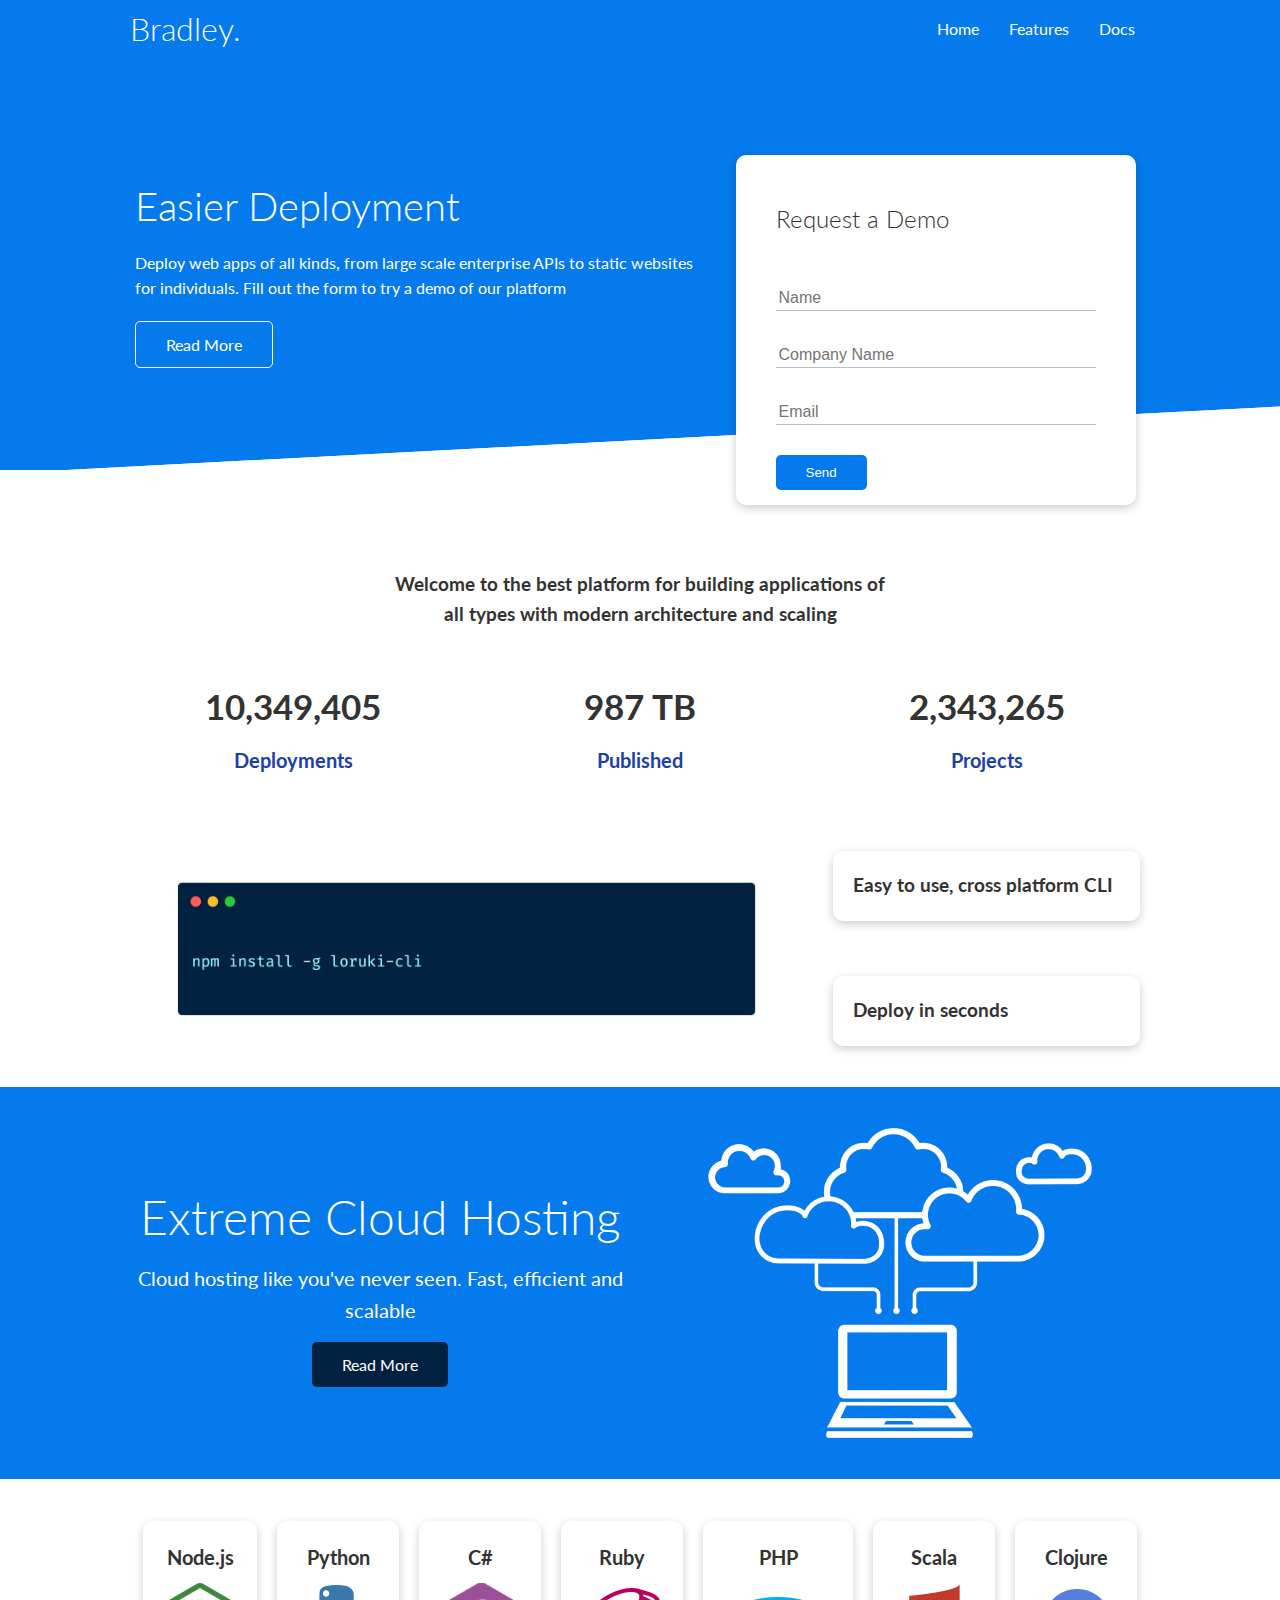
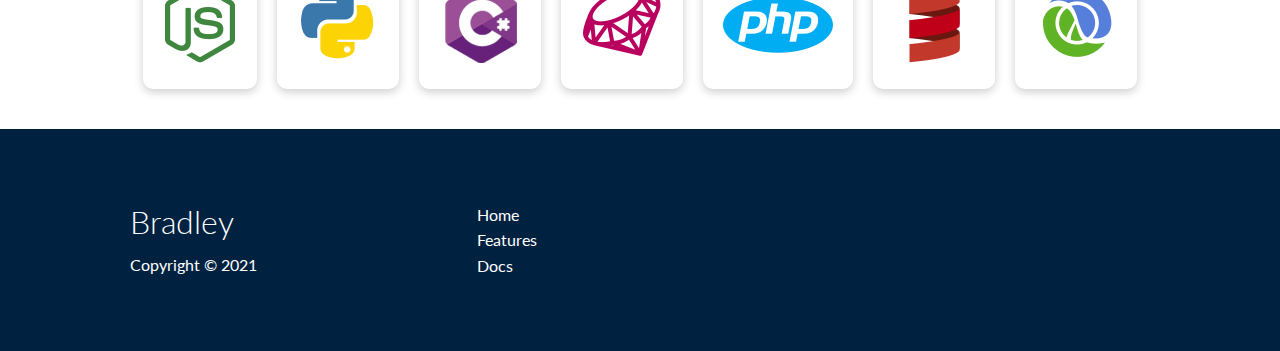
==== commit e1471133: "Added spam filter to form" ====
--- a/index.html
+++ b/index.html
@@ -34,7 +34,10 @@
 
             <div class="showcase-form card">
                 <h2>Request a Demo</h2>
-                 <form>
+                 <form name="contact" method="POST" netlify-honeypot="bot-field" data-netlify="true">
+                    <input type="hidden" name="form-name" value="contact"><p class="hidden">
+                        <label>Don’t fill this out if you’re human: <input name="bot-field" /></label>
+                        </p>
                     <div class="form-control">
                         <input type="text" name="name" placeholder="Name" required>
                     </div>
--- a/css/style.css
+++ b/css/style.css
@@ -55,6 +55,11 @@
   padding: 10px;
 }
 
+.hidden {
+  visibility: hidden;
+  height: 0;
+}
+
 /* Navbar */
 .navbar {
     background-color: var(--primary-color);
@@ -101,6 +106,10 @@
   overflow: visible;
   grid-template-columns: 55% auto;
   gap: 30px;
+}
+
+.showcase-text {
+  animation: slideInFromLeft 1s ease-in;
 }
 
 .showcase-form {
@@ -111,6 +120,7 @@
   padding: 40px;
   z-index: 100;
   justify-self: flex-end;
+  animation: slideInFromRight 1s ease-in;
 }
 
 .showcase-form .form-control {
@@ -148,6 +158,7 @@
 /* Stats */
 .stats {
   padding-top: 100px;
+  animation: slideInFromBottom 1s ease-in;
 }
 
 .stats-heading {
@@ -257,6 +268,47 @@
 
 .docs-main a:hover {
   font-weight: bold;
+}
+
+ /* Animations */
+@keyframes slideInFromLeft {
+  0% {
+    transform: translateX(-100%);
+  }
+
+  100% {
+    transform: translateX(0);
+  }
+}
+
+@keyframes slideInFromRight {
+  0% {
+    transform: translateX(100%);
+  }
+
+  100% {
+    transform: translateX(0);
+  }
+}
+
+@keyframes slideInFromTop {
+  0% {
+    transform: translateY(-100%);
+  }
+
+  100% {
+    transform: translateX(0);
+  }
+}
+
+@keyframes slideInFromBottom {
+  0% {
+    transform: translateY(100%);
+  }
+
+  100% {
+    transform: translateX(0);
+  }
 }
 
 /* Tablets and under */
@@ -279,11 +331,13 @@
   .showcase-text {
     text-align: center;
     margin-top: 40px;
+    animation: slideInFromTop 1s ease-in;
   }
 
   .showcase-form {
     justify-self: center;
     margin: auto;
+    animation: slideInFromBottom 1s ease-in;
   }
 
   .cli .grid > *:first-child {
